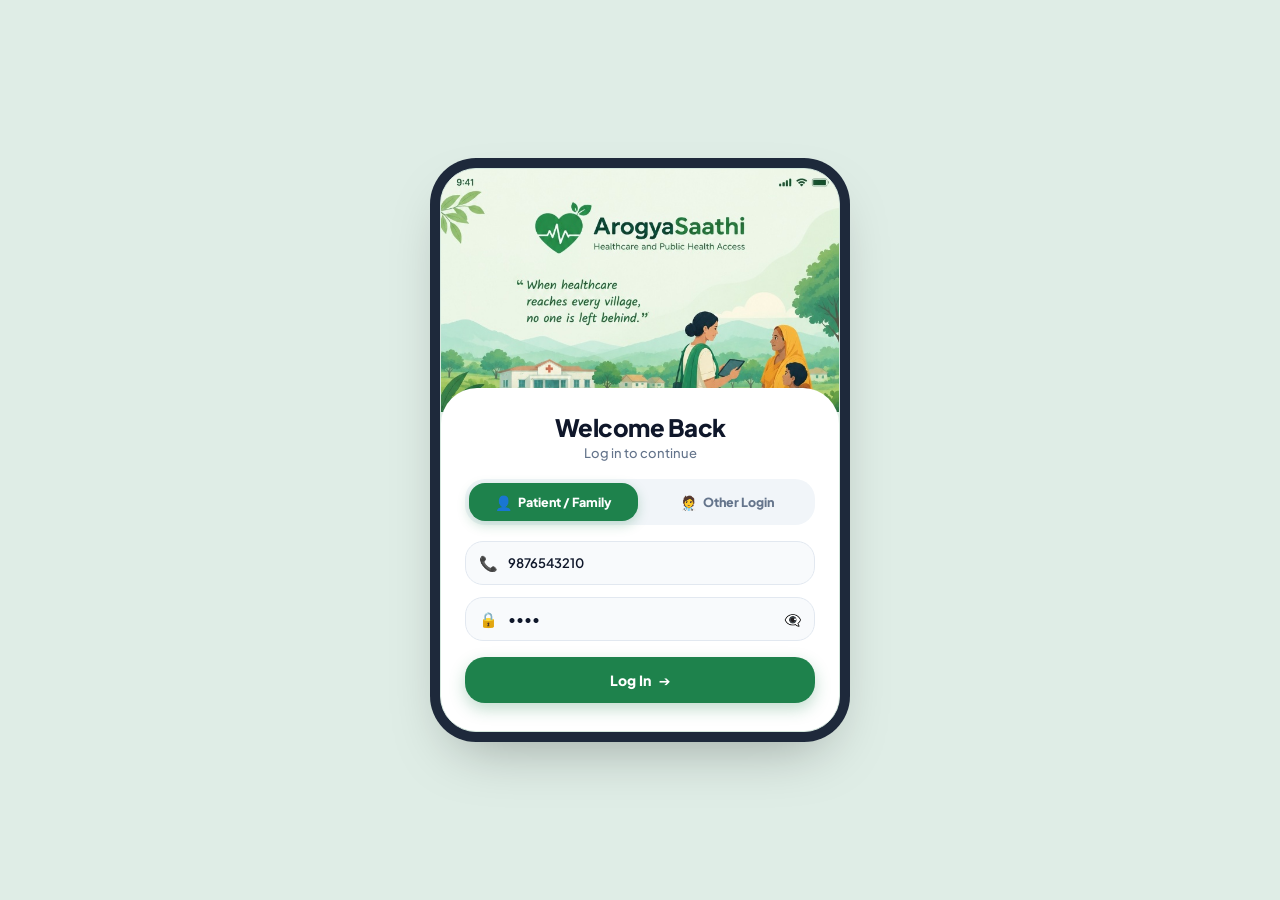
==== frontend/index.html @ 3e05375b "feat(frontend): push clean standalone login files (HTML, CSS, JS) to frontend on main" ====
<!DOCTYPE html>
<html lang="en">
<head>
  <meta charset="UTF-8">
  <meta name="viewport" content="width=device-width, initial-scale=1.0">
  <title>ArogyaSaathi - Login</title>
  <link rel="stylesheet" href="style.css">
</head>
<body>

  <!-- Mobile Device Frame Container -->
  <div class="device-container">
    
    <!-- 1. Seamless Top Hero Artwork -->
    <!-- Displays Status Bar, Leaves, Heart Pulse Logo, Title, Subtitle, Quote, and Village Scenery -->
    <div class="hero-artwork">
      <img src="assets/exact_top_hero.jpg" alt="ArogyaSaathi Healthcare Scenery">
    </div>

    <!-- 2. Bottom Floating White Login Card -->
    <div class="login-card">
      
      <!-- Welcome Header -->
      <div class="login-header">
        <h2>Welcome Back</h2>
        <p>Log in to continue</p>
      </div>

      <!-- Upper Toggle Pills: [ 👤 Patient / Family ]  [ 🧑‍⚕️ Other Login ] -->
      <div class="toggle-pills">
        <button type="button" id="pillPatient" class="pill-btn active">
          <span class="pill-icon">👤</span>
          <span>Patient / Family</span>
        </button>
        <button type="button" id="pillOther" class="pill-btn">
          <span class="pill-icon">🧑‍⚕️</span>
          <span>Other Login</span>
        </button>
      </div>

      <!-- Login Form -->
      <form id="loginForm" class="login-form">
        
        <!-- Mobile Number / Worker ID Input -->
        <div class="input-group">
          <span class="input-icon">📞</span>
          <input 
            type="text" 
            id="inputMobile" 
            class="input-field" 
            value="9876543210" 
            placeholder="Mobile Number" 
            required
          >
        </div>

        <!-- Password Input -->
        <div class="input-group">
          <span class="input-icon">🔒</span>
          <input 
            type="password" 
            id="inputPassword" 
            class="input-field" 
            value="1234" 
            placeholder="Password" 
            required
          >
          <button type="button" id="toggleEye" class="toggle-eye" aria-label="Toggle password visibility">
            👁️‍🗨️
          </button>
        </div>

        <!-- Submit Button -->
        <button type="submit" class="btn-submit">
          <span>Log In</span>
          <span>➔</span>
        </button>

      </form>

      <!-- 3. Conditional "OR Login as" Role Selector Section -->
      <!-- Only visible when "Other Login" is clicked; hidden for "Patient / Family" -->
      <div id="otherLoginSection" class="other-login-section hidden">
        
        <!-- Divider -->
        <div class="divider">
          <span>OR</span>
        </div>
        <p class="login-as-subtitle">Login as</p>

        <!-- 3 Role Options: Health Worker, Doctor, Health Officer -->
        <div class="roles-grid">
          
          <!-- Health Worker (Default Selected in Other Login) -->
          <button 
            type="button" 
            class="role-btn active" 
            data-role="Health Worker" 
            data-id="ASHA-RAMPUR-7821"
          >
            <span class="role-icon">👩‍⚕️</span>
            <span class="role-label">Health Worker</span>
          </button>

          <!-- Doctor -->
          <button 
            type="button" 
            class="role-btn" 
            data-role="Doctor" 
            data-id="DR-VERMA-PHC-402"
          >
            <span class="role-icon">🩺</span>
            <span class="role-label">Doctor</span>
          </button>

          <!-- Health Officer -->
          <button 
            type="button" 
            class="role-btn" 
            data-role="Health Officer" 
            data-id="OFFICER-DIST-881"
          >
            <span class="role-icon">👮</span>
            <span class="role-label">Health Officer</span>
          </button>

        </div>

        <!-- Bottom Leaf Accent -->
        <div class="leaf-accent">
          <span class="leaf-icon">🍃</span>
        </div>

      </div>

    </div>

  </div>

  <script src="script.js"></script>
</body>
</html>
---- frontend/style.css ----
@import url('https://fonts.googleapis.com/css2?family=Plus+Jakarta+Sans:wght@400;500;600;700;800;900&display=swap');

:root {
  --primary-green: #1E824C;
  --primary-green-hover: #186A3E;
  --primary-green-light: #E8F7F0;
  --body-bg: #DFEDE6;
  --card-bg: #FFFFFF;
  --text-main: #0F172A;
  --text-muted: #64748B;
  --border-color: #E2E8F0;
  --input-bg: #F8FAFC;
}

* {
  margin: 0;
  padding: 0;
  box-sizing: border-box;
  font-family: 'Plus Jakarta Sans', system-ui, -apple-system, sans-serif;
}

body {
  background-color: var(--body-bg);
  color: var(--text-main);
  min-height: 100vh;
  display: flex;
  align-items: center;
  justify-content: center;
  padding: 16px;
}

/* Device Wrapper Frame */
.device-container {
  width: 100%;
  max-width: 400px;
  background-color: #E5F3EC;
  border-radius: 36px;
  overflow: hidden;
  border: 1px solid #D5E8DE;
  box-shadow: 0 0 0 10px #1E293B, 0 25px 60px -15px rgba(0, 0, 0, 0.35);
  position: relative;
}

/* Top Hero Artwork Section */
.hero-artwork {
  width: 100%;
  position: relative;
  user-select: none;
}

.hero-artwork img {
  width: 100%;
  display: block;
  object-fit: cover;
}

/* Floating White Bottom Card */
.login-card {
  background-color: var(--card-bg);
  border-radius: 36px 36px 0 0;
  margin-top: -24px;
  position: relative;
  z-index: 10;
  padding: 24px 24px 28px;
  box-shadow: 0 -4px 20px rgba(0, 0, 0, 0.04);
}

/* Header Text */
.login-header {
  text-align: center;
  margin-bottom: 18px;
}

.login-header h2 {
  font-size: 24px;
  font-weight: 900;
  color: var(--text-main);
  letter-spacing: -0.5px;
}

.login-header p {
  font-size: 13px;
  font-weight: 500;
  color: var(--text-muted);
  margin-top: 3px;
}

/* Toggle Pills Container */
.toggle-pills {
  display: flex;
  background-color: #F1F5F9;
  border-radius: 20px;
  padding: 4px;
  margin-bottom: 16px;
  gap: 4px;
}

.pill-btn {
  flex: 1;
  padding: 10px 14px;
  border-radius: 16px;
  border: none;
  font-size: 12.5px;
  font-weight: 800;
  cursor: pointer;
  display: flex;
  align-items: center;
  justify-content: center;
  gap: 6px;
  transition: all 0.2s ease;
  background-color: transparent;
  color: var(--text-muted);
}

.pill-btn.active {
  background-color: var(--primary-green);
  color: #FFFFFF;
  box-shadow: 0 4px 12px rgba(30, 130, 76, 0.25);
}

.pill-icon {
  font-size: 14px;
}

/* Form Styling */
.login-form {
  display: flex;
  flex-direction: column;
  gap: 12px;
}

.input-group {
  position: relative;
  display: flex;
  align-items: center;
}

.input-icon {
  position: absolute;
  left: 14px;
  font-size: 15px;
  color: #94A3B8;
  pointer-events: none;
}

.input-field {
  width: 100%;
  padding: 13px 40px 13px 42px;
  border-radius: 18px;
  border: 1px solid var(--border-color);
  background-color: var(--input-bg);
  font-size: 13px;
  font-weight: 600;
  color: var(--text-main);
  outline: none;
  transition: all 0.2s ease;
}

.input-field::placeholder {
  color: #94A3B8;
  font-weight: 500;
}

.input-field:focus {
  background-color: #FFFFFF;
  border-color: var(--primary-green);
  box-shadow: 0 0 0 3px rgba(30, 130, 76, 0.15);
}

.toggle-eye {
  position: absolute;
  right: 14px;
  background: none;
  border: none;
  font-size: 14px;
  color: #94A3B8;
  cursor: pointer;
}

/* Log In Submit Button */
.btn-submit {
  width: 100%;
  padding: 14px;
  background-color: var(--primary-green);
  color: #FFFFFF;
  border: none;
  border-radius: 20px;
  font-size: 14px;
  font-weight: 800;
  cursor: pointer;
  display: flex;
  align-items: center;
  justify-content: center;
  gap: 8px;
  box-shadow: 0 6px 16px rgba(30, 130, 76, 0.28);
  transition: all 0.2s ease;
  margin-top: 4px;
}

.btn-submit:hover {
  background-color: var(--primary-green-hover);
}

.btn-submit:active {
  transform: scale(0.99);
}

/* Conditional Other Login Section */
.other-login-section {
  margin-top: 20px;
  animation: fadeIn 0.3s cubic-bezier(0.16, 1, 0.3, 1) forwards;
}

.divider {
  display: flex;
  align-items: center;
  text-align: center;
  margin-bottom: 2px;
}

.divider::before,
.divider::after {
  content: '';
  flex: 1;
  border-bottom: 1px solid var(--border-color);
}

.divider span {
  padding: 0 12px;
  font-size: 11px;
  font-weight: 900;
  color: #94A3B8;
  letter-spacing: 0.5px;
}

.login-as-subtitle {
  text-align: center;
  font-size: 11px;
  font-weight: 700;
  color: var(--text-muted);
  margin-bottom: 12px;
}

/* 3 Role Selection Cards Row */
.roles-grid {
  display: grid;
  grid-template-columns: repeat(3, 1fr);
  gap: 10px;
}

.role-btn {
  display: flex;
  flex-direction: column;
  align-items: center;
  padding: 12px 6px;
  border-radius: 18px;
  border: 1px solid var(--border-color);
  background-color: #F0F7F3;
  cursor: pointer;
  transition: all 0.18s ease;
}

.role-btn:hover {
  background-color: var(--primary-green-light);
}

.role-btn.active {
  background-color: var(--primary-green-light);
  border: 2px solid var(--primary-green);
  box-shadow: 0 2px 8px rgba(30, 130, 76, 0.15);
}

.role-icon {
  font-size: 20px;
  margin-bottom: 4px;
}

.role-label {
  font-size: 10.5px;
  font-weight: 700;
  color: #475569;
  text-align: center;
  line-height: 1.15;
}

.role-btn.active .role-label {
  color: var(--primary-green);
  font-weight: 900;
}

/* Bottom Leaf Accent */
.leaf-accent {
  display: flex;
  align-items: center;
  justify-content: center;
  gap: 8px;
  margin-top: 16px;
}

.leaf-accent::before,
.leaf-accent::after {
  content: '';
  width: 30px;
  border-bottom: 1px solid #CBD5E1;
}

.leaf-icon {
  font-size: 13px;
  color: #64748B;
}

/* Helper Class */
.hidden {
  display: none !important;
}

@keyframes fadeIn {
  from {
    opacity: 0;
    transform: translateY(6px);
  }
  to {
    opacity: 1;
    transform: translateY(0);
  }
}
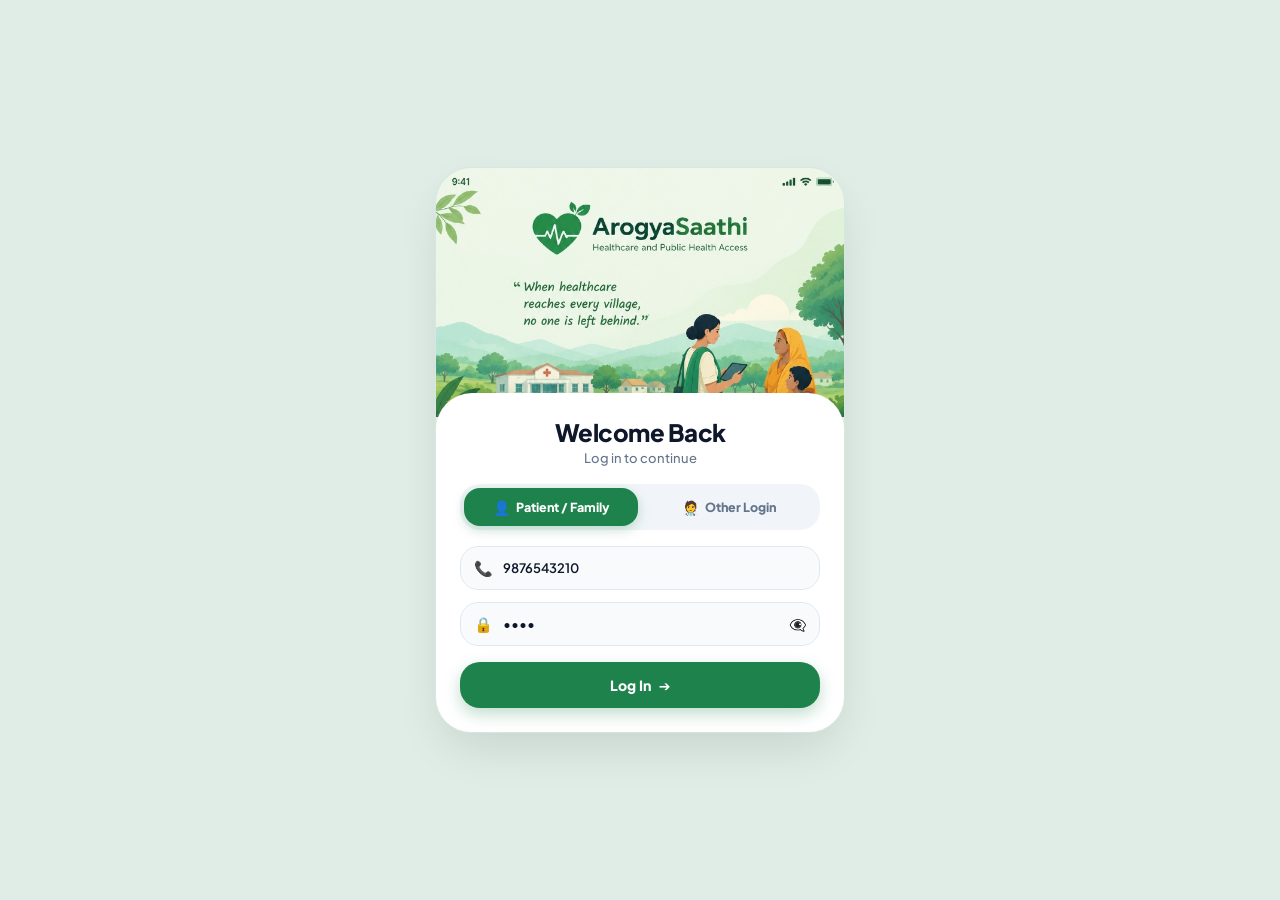
==== commit 2da9bdd8: "feat(mobile): make app native edge-to-edge, remove black outline and show login page first" ====
--- a/frontend/index.html
+++ b/frontend/index.html
@@ -2,8 +2,13 @@
 <html lang="en">
 <head>
   <meta charset="UTF-8">
-  <meta name="viewport" content="width=device-width, initial-scale=1.0">
+  <meta name="viewport" content="width=device-width, initial-scale=1.0, maximum-scale=1.0, user-scalable=no, viewport-fit=cover">
   <title>ArogyaSaathi - Login</title>
+  <link rel="manifest" href="manifest.json">
+  <meta name="mobile-web-app-capable" content="yes">
+  <meta name="apple-mobile-web-app-capable" content="yes">
+  <meta name="apple-mobile-web-app-status-bar-style" content="black-translucent">
+  <meta name="theme-color" content="#E5F3EC">
   <link rel="stylesheet" href="style.css">
 </head>
 <body>
--- a/frontend/style.css
+++ b/frontend/style.css
@@ -23,22 +23,26 @@
   background-color: var(--body-bg);
   color: var(--text-main);
   min-height: 100vh;
+  min-height: 100dvh;
   display: flex;
   align-items: center;
   justify-content: center;
   padding: 16px;
+  overflow-x: hidden;
 }
 
 /* Device Wrapper Frame */
 .device-container {
   width: 100%;
-  max-width: 400px;
+  max-width: 410px;
   background-color: #E5F3EC;
   border-radius: 36px;
   overflow: hidden;
   border: 1px solid #D5E8DE;
-  box-shadow: 0 0 0 10px #1E293B, 0 25px 60px -15px rgba(0, 0, 0, 0.35);
+  box-shadow: 0 20px 50px -10px rgba(0, 0, 0, 0.12);
   position: relative;
+  display: flex;
+  flex-direction: column;
 }
 
 /* Top Hero Artwork Section */
@@ -46,10 +50,12 @@
   width: 100%;
   position: relative;
   user-select: none;
+  background-color: #E5F3EC;
 }
 
 .hero-artwork img {
   width: 100%;
+  height: auto;
   display: block;
   object-fit: cover;
 }
@@ -61,8 +67,48 @@
   margin-top: -24px;
   position: relative;
   z-index: 10;
-  padding: 24px 24px 28px;
+  padding: 24px 24px calc(24px + env(safe-area-inset-bottom, 0px));
   box-shadow: 0 -4px 20px rgba(0, 0, 0, 0.04);
+}
+
+/* ================= NATIVE MOBILE FULL-SCREEN RESPONSIVENESS ================= */
+@media (max-width: 600px), (display-mode: standalone) {
+  body {
+    padding: 0;
+    margin: 0;
+    background-color: #E5F3EC;
+    align-items: stretch;
+    justify-content: flex-start;
+  }
+
+  .device-container {
+    max-width: 100%;
+    min-height: 100vh;
+    min-height: 100dvh;
+    border-radius: 0;
+    border: none;
+    box-shadow: none;
+    justify-content: space-between;
+  }
+
+  .hero-artwork {
+    padding-top: env(safe-area-inset-top, 0px);
+  }
+
+  .login-card {
+    flex: 1;
+    border-radius: 32px 32px 0 0;
+    margin-top: -28px;
+    padding: 26px 20px calc(24px + env(safe-area-inset-bottom, 0px));
+    box-shadow: 0 -8px 24px rgba(0, 0, 0, 0.05);
+    display: flex;
+    flex-direction: column;
+  }
+
+  .login-form {
+    display: flex;
+    flex-direction: column;
+  }
 }
 
 /* Header Text */
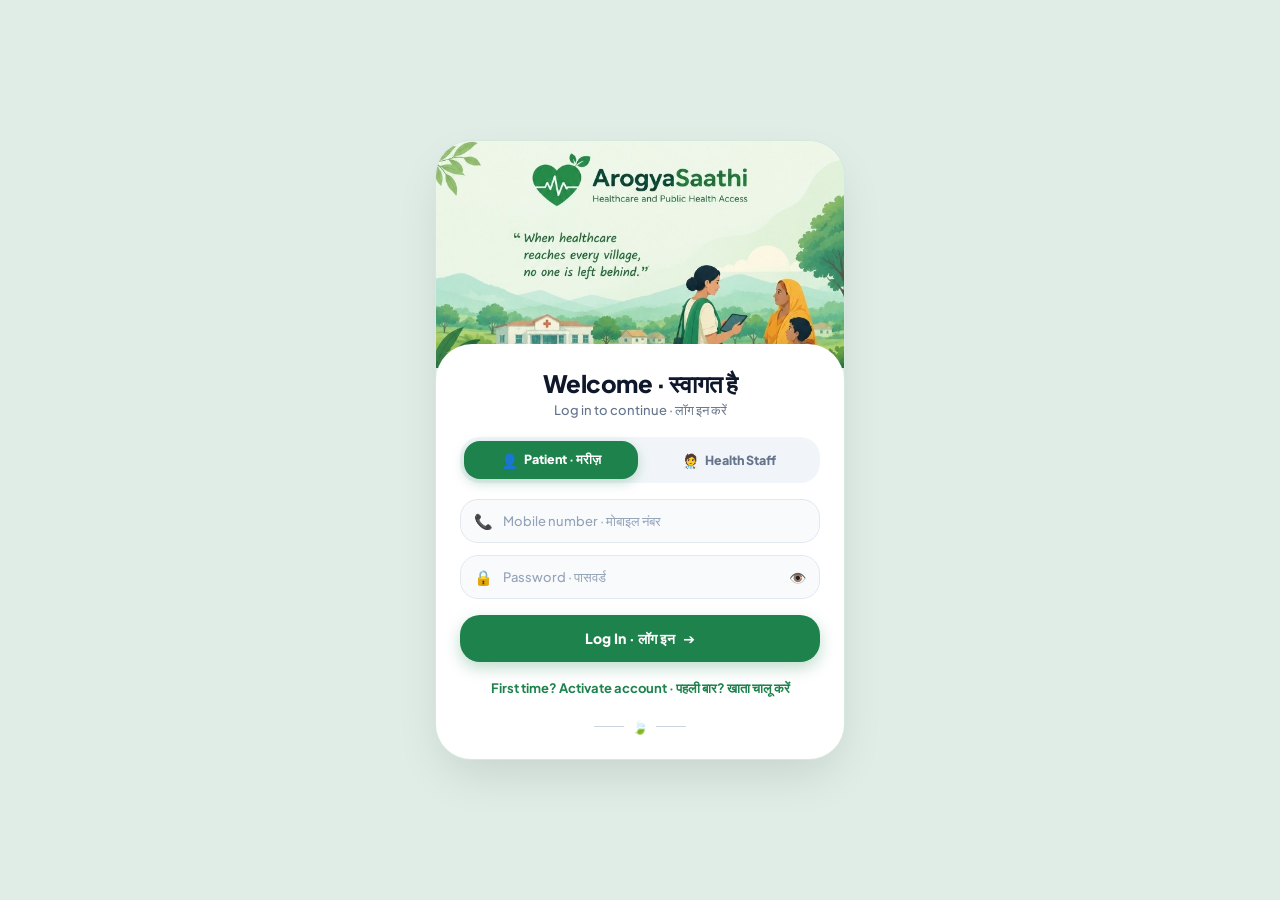
==== commit eaf2d4af: "feat: patient app, multilingual chat, hospital referral, hardening and AWS deploy - Patient portal: " ====
--- a/frontend/index.html
+++ b/frontend/index.html
@@ -2,7 +2,7 @@
 <html lang="en">
 <head>
   <meta charset="UTF-8">
-  <meta name="viewport" content="width=device-width, initial-scale=1.0, maximum-scale=1.0, user-scalable=no, viewport-fit=cover">
+  <meta name="viewport" content="width=device-width, initial-scale=1.0, viewport-fit=cover">
   <title>ArogyaSaathi - Login</title>
   <link rel="manifest" href="manifest.json">
   <meta name="mobile-web-app-capable" content="yes">
@@ -13,133 +13,144 @@
 </head>
 <body>
 
-  <!-- Mobile Device Frame Container -->
   <div class="device-container">
-    
-    <!-- 1. Seamless Top Hero Artwork -->
-    <!-- Displays Status Bar, Leaves, Heart Pulse Logo, Title, Subtitle, Quote, and Village Scenery -->
+
     <div class="hero-artwork">
-      <img src="assets/exact_top_hero.jpg" alt="ArogyaSaathi Healthcare Scenery">
+      <img src="assets/login_hero.jpg" alt="ArogyaSaathi">
     </div>
 
-    <!-- 2. Bottom Floating White Login Card -->
     <div class="login-card">
-      
-      <!-- Welcome Header -->
+
       <div class="login-header">
-        <h2>Welcome Back</h2>
-        <p>Log in to continue</p>
+        <h2 id="formTitle">Welcome · स्वागत है</h2>
+        <p id="formSubtitle">Log in to continue · लॉग इन करें</p>
       </div>
 
-      <!-- Upper Toggle Pills: [ 👤 Patient / Family ]  [ 🧑‍⚕️ Other Login ] -->
-      <div class="toggle-pills">
+      <!-- Who is logging in -->
+      <div class="toggle-pills" id="audiencePills">
         <button type="button" id="pillPatient" class="pill-btn active">
           <span class="pill-icon">👤</span>
-          <span>Patient / Family</span>
+          <span>Patient · मरीज़</span>
         </button>
-        <button type="button" id="pillOther" class="pill-btn">
+        <button type="button" id="pillStaff" class="pill-btn">
           <span class="pill-icon">🧑‍⚕️</span>
-          <span>Other Login</span>
+          <span>Health Staff</span>
         </button>
       </div>
 
-      <!-- Login Form -->
+      <!-- Staff role -->
+      <div id="staffRoles" class="roles-grid hidden">
+        <button type="button" class="role-btn active" data-role="HEALTH_WORKER">
+          <span class="role-icon">👩‍⚕️</span>
+          <span class="role-label">ASHA / ANM</span>
+        </button>
+        <button type="button" class="role-btn" data-role="DOCTOR">
+          <span class="role-icon">🩺</span>
+          <span class="role-label">Doctor</span>
+        </button>
+        <button type="button" class="role-btn" data-role="HEALTH_OFFICER">
+          <span class="role-icon">👮</span>
+          <span class="role-label">Health Officer</span>
+        </button>
+      </div>
+
+      <div class="form-error hidden" id="formError" role="alert"></div>
+
+      <!-- ===== LOGIN ===== -->
       <form id="loginForm" class="login-form">
-        
-        <!-- Mobile Number / Worker ID Input -->
         <div class="input-group">
           <span class="input-icon">📞</span>
-          <input 
-            type="text" 
-            id="inputMobile" 
-            class="input-field" 
-            value="9876543210" 
-            placeholder="Mobile Number" 
-            required
-          >
+          <input type="tel" id="loginMobile" class="input-field" inputmode="numeric" maxlength="14"
+                 placeholder="Mobile number · मोबाइल नंबर" autocomplete="tel" required>
+        </div>
+        <div class="input-group">
+          <span class="input-icon">🔒</span>
+          <input type="password" id="loginPassword" class="input-field" placeholder="Password · पासवर्ड"
+                 autocomplete="current-password" required>
+          <button type="button" class="toggle-eye" data-eye="loginPassword" aria-label="Show password">👁️</button>
+        </div>
+        <button type="submit" class="btn-submit"><span>Log In · लॉग इन</span><span>➔</span></button>
+        <button type="button" class="link-btn" id="toActivate">First time? Activate account · पहली बार? खाता चालू करें</button>
+        <button type="button" class="link-btn hidden" id="toSignup">New staff member? Create account</button>
+      </form>
+
+      <!-- ===== PATIENT ACTIVATION ===== -->
+      <form id="activateForm" class="login-form hidden">
+        <p class="form-note">Your ASHA worker registered you and gave you a 6-digit code. Enter it and choose your own password.<br>
+          आपकी आशा कार्यकर्ता ने आपको 6 अंकों का कोड दिया है। कोड डालें और अपना पासवर्ड बनाएं।</p>
+        <div class="input-group">
+          <span class="input-icon">📞</span>
+          <input type="tel" id="actMobile" class="input-field" inputmode="numeric" maxlength="14"
+                 placeholder="Mobile number · मोबाइल नंबर" required>
+        </div>
+        <div class="input-group">
+          <span class="input-icon">🔑</span>
+          <input type="text" id="actCode" class="input-field" inputmode="numeric" maxlength="6" pattern="\d{6}"
+                 placeholder="6-digit code from ASHA · आशा से मिला कोड" autocomplete="one-time-code" required>
+        </div>
+        <div class="input-group">
+          <span class="input-icon">🔒</span>
+          <input type="password" id="actPassword" class="input-field" minlength="6"
+                 placeholder="New password (6+ letters) · नया पासवर्ड" autocomplete="new-password" required>
+          <button type="button" class="toggle-eye" data-eye="actPassword" aria-label="Show password">👁️</button>
+        </div>
+        <button type="submit" class="btn-submit"><span>Activate · चालू करें</span><span>➔</span></button>
+        <button type="button" class="link-btn" data-back>← Back to login · वापस</button>
+      </form>
+
+      <!-- ===== STAFF SIGN-UP ===== -->
+      <form id="signupForm" class="login-form hidden">
+        <p class="form-note">Ask your block administrator for the staff access code.</p>
+        <div class="input-group">
+          <span class="input-icon">🪪</span>
+          <input type="text" id="suName" class="input-field" placeholder="Full name" autocomplete="name" required>
+        </div>
+        <div class="input-group">
+          <span class="input-icon">📞</span>
+          <input type="tel" id="suMobile" class="input-field" inputmode="numeric" maxlength="14"
+                 placeholder="Mobile number" autocomplete="tel" required>
+        </div>
+        <div class="input-group">
+          <span class="input-icon">🔒</span>
+          <input type="password" id="suPassword" class="input-field" minlength="6"
+                 placeholder="Password (6+ characters)" autocomplete="new-password" required>
+          <button type="button" class="toggle-eye" data-eye="suPassword" aria-label="Show password">👁️</button>
         </div>
 
-        <!-- Password Input -->
-        <div class="input-group">
-          <span class="input-icon">🔒</span>
-          <input 
-            type="password" 
-            id="inputPassword" 
-            class="input-field" 
-            value="1234" 
-            placeholder="Password" 
-            required
-          >
-          <button type="button" id="toggleEye" class="toggle-eye" aria-label="Toggle password visibility">
-            👁️‍🗨️
-          </button>
+        <!-- ASHA: village -->
+        <div id="suVillageBlock">
+          <label class="field-label" for="suVillageSelect">Your village</label>
+          <select id="suVillageSelect" class="input-field select-field">
+            <option value="__new">+ Add my village</option>
+          </select>
+          <div id="suNewVillage" class="new-village">
+            <input type="text" id="suVillageName" class="input-field plain" placeholder="Village name">
+            <input type="text" id="suBlock" class="input-field plain" placeholder="Block">
+            <input type="text" id="suDistrict" class="input-field plain" placeholder="District">
+            <input type="text" id="suState" class="input-field plain" placeholder="State">
+            <button type="button" class="gps-btn" id="suGpsBtn">📍 Use my current location for the village</button>
+            <div class="form-note" id="suGpsStatus">Location helps find nearby government hospitals and plot outbreaks on the map.</div>
+          </div>
         </div>
 
-        <!-- Submit Button -->
-        <button type="submit" class="btn-submit">
-          <span>Log In</span>
-          <span>➔</span>
-        </button>
+        <!-- Doctor: facility -->
+        <div class="input-group hidden" id="suFacilityBlock">
+          <span class="input-icon">🏥</span>
+          <input type="text" id="suFacility" class="input-field" placeholder="PHC / hospital name">
+        </div>
 
+        <div class="input-group">
+          <span class="input-icon">🔑</span>
+          <input type="text" id="suCode" class="input-field" placeholder="Staff access code" autocomplete="off" required>
+        </div>
+        <button type="submit" class="btn-submit"><span>Create account</span><span>➔</span></button>
+        <button type="button" class="link-btn" data-back>← Back to login</button>
       </form>
 
-      <!-- 3. Conditional "OR Login as" Role Selector Section -->
-      <!-- Only visible when "Other Login" is clicked; hidden for "Patient / Family" -->
-      <div id="otherLoginSection" class="other-login-section hidden">
-        
-        <!-- Divider -->
-        <div class="divider">
-          <span>OR</span>
-        </div>
-        <p class="login-as-subtitle">Login as</p>
-
-        <!-- 3 Role Options: Health Worker, Doctor, Health Officer -->
-        <div class="roles-grid">
-          
-          <!-- Health Worker (Default Selected in Other Login) -->
-          <button 
-            type="button" 
-            class="role-btn active" 
-            data-role="Health Worker" 
-            data-id="ASHA-RAMPUR-7821"
-          >
-            <span class="role-icon">👩‍⚕️</span>
-            <span class="role-label">Health Worker</span>
-          </button>
-
-          <!-- Doctor -->
-          <button 
-            type="button" 
-            class="role-btn" 
-            data-role="Doctor" 
-            data-id="DR-VERMA-PHC-402"
-          >
-            <span class="role-icon">🩺</span>
-            <span class="role-label">Doctor</span>
-          </button>
-
-          <!-- Health Officer -->
-          <button 
-            type="button" 
-            class="role-btn" 
-            data-role="Health Officer" 
-            data-id="OFFICER-DIST-881"
-          >
-            <span class="role-icon">👮</span>
-            <span class="role-label">Health Officer</span>
-          </button>
-
-        </div>
-
-        <!-- Bottom Leaf Accent -->
-        <div class="leaf-accent">
-          <span class="leaf-icon">🍃</span>
-        </div>
-
+      <div class="leaf-accent">
+        <span class="leaf-icon">🍃</span>
       </div>
-
     </div>
-
   </div>
 
   <script src="script.js"></script>
--- a/frontend/style.css
+++ b/frontend/style.css
@@ -370,3 +370,55 @@
     transform: translateY(0);
   }
 }
+
+/* ================= AUTH FORMS (login / activation / staff sign-up) ================= */
+.roles-grid { margin-bottom: 14px; }
+.link-btn {
+  background: none;
+  border: none;
+  color: var(--primary-green);
+  font-size: 13px;
+  font-weight: 700;
+  padding: 6px 0;
+  cursor: pointer;
+  text-align: center;
+}
+.form-note {
+  font-size: 12.5px;
+  line-height: 1.5;
+  color: var(--text-muted);
+}
+.form-error {
+  background: #FEF2F2;
+  border: 1px solid #FECACA;
+  color: #991B1B;
+  border-radius: 14px;
+  padding: 10px 12px;
+  font-size: 13px;
+  font-weight: 600;
+  margin-bottom: 12px;
+}
+.field-label {
+  display: block;
+  font-size: 12.5px;
+  font-weight: 700;
+  color: var(--text-muted);
+  margin: 2px 0 6px 4px;
+}
+.input-field.plain,
+.select-field { padding-left: 14px; padding-right: 14px; }
+.select-field { appearance: auto; }
+.new-village { display: grid; grid-template-columns: 1fr 1fr; gap: 8px; margin-top: 8px; }
+.new-village .gps-btn,
+.new-village .form-note { grid-column: 1 / -1; }
+.gps-btn {
+  border: 1px dashed var(--primary-green);
+  background: var(--primary-green-light);
+  color: var(--primary-green);
+  border-radius: 14px;
+  padding: 10px;
+  font-size: 13px;
+  font-weight: 700;
+  cursor: pointer;
+}
+.btn-submit:disabled { opacity: 0.6; cursor: wait; }
